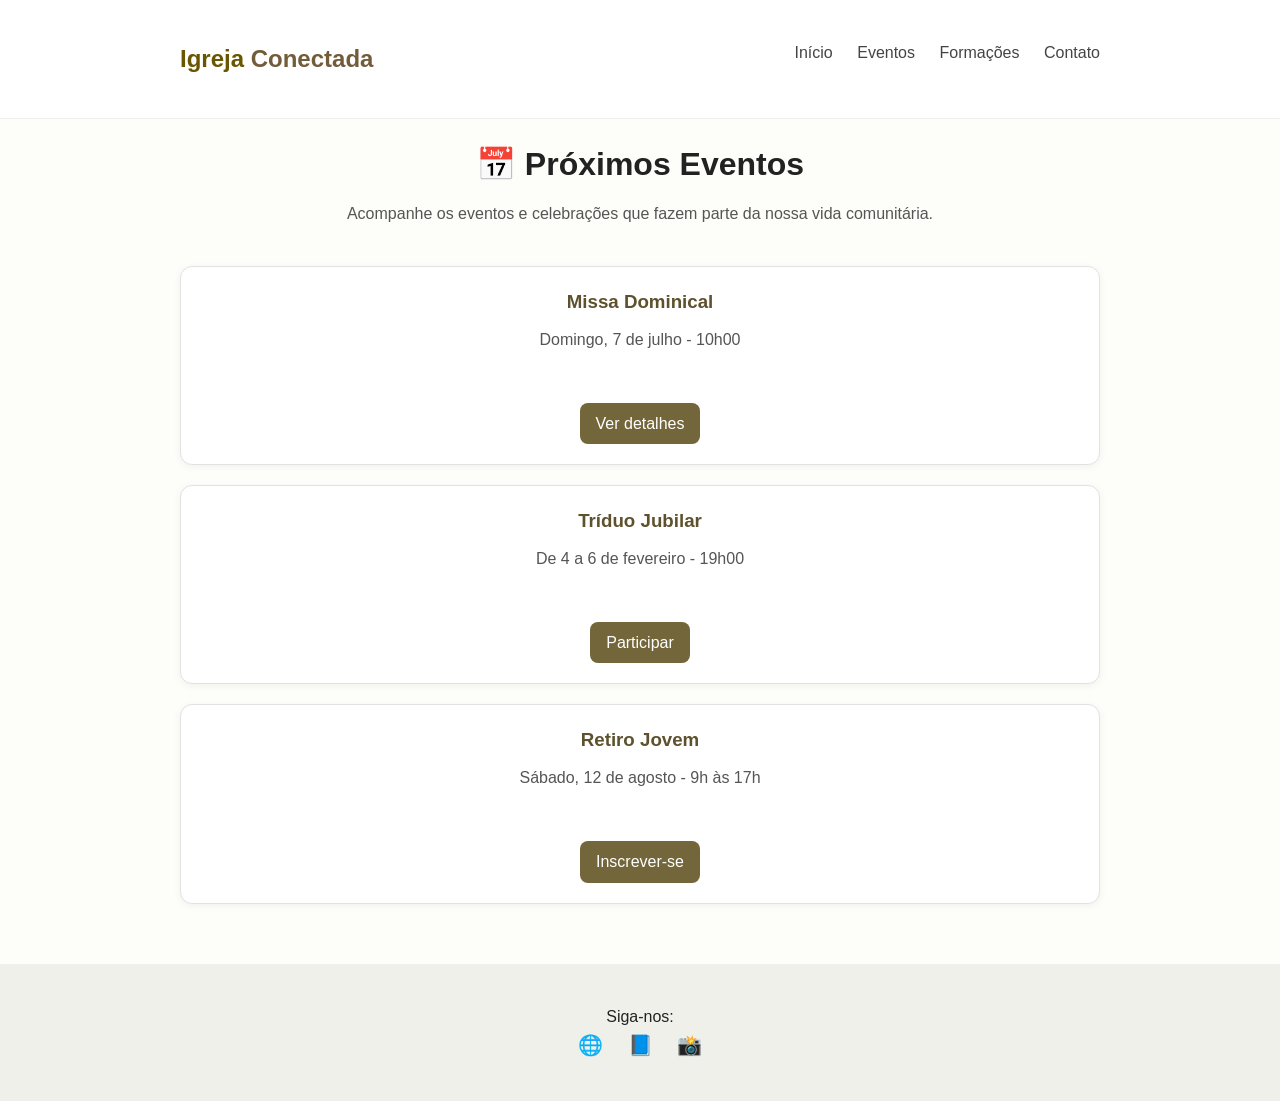
==== eventos.html @ 6a6309ed "Add files via upload" ====
<!DOCTYPE html>
<html lang="pt-BR">
<head>
  <meta charset="UTF-8" />
  <meta name="viewport" content="width=device-width, initial-scale=1.0"/>
  <title>Eventos | Paróquia Conectada</title>
  <link rel="stylesheet" href="style.css" />
</head>
<body>
  <header>
    <div class="container">
      <h1>Igreja <span>Conectada</span></h1>
      <nav>
        <a href="index.html">Início</a>
        <a href="eventos.html">Eventos</a>
        <a href="#">Formações</a>
        <a href="#">Contato</a>
      </nav>
    </div>
  </header>

  <main class="container">
    <h2>📅 Próximos Eventos</h2>
    <p>Acompanhe os eventos e celebrações que fazem parte da nossa vida comunitária.</p>

    <div class="cards">
      <div class="card">
        <h3>Missa Dominical</h3>
        <p>Domingo, 7 de julho - 10h00</p>
        <a href="#">Ver detalhes</a>
      </div>
      <div class="card">
        <h3>Tríduo Jubilar</h3>
        <p>De 4 a 6 de fevereiro - 19h00</p>
        <a href="#">Participar</a>
      </div>
      <div class="card">
        <h3>Retiro Jovem</h3>
        <p>Sábado, 12 de agosto - 9h às 17h</p>
        <a href="#">Inscrever-se</a>
      </div>
    </div>
  </main>

  <footer>
    <div class="container">
      <p>Siga-nos:</p>
      <div class="social">
        <a href="#">🌐</a>
        <a href="#">📘</a>
        <a href="#">📸</a>
      </div>
    </div>
  </footer>
</body>
</html>
---- style.css ----
* {
  margin: 0;
  padding: 0;
  box-sizing: border-box;
}

body {
  font-family: 'Inter', sans-serif;
  background-color: #fdfdf9;
  color: #222;
  line-height: 1.6;
}

.container {
  width: 90%;
  max-width: 960px;
  margin: auto;
  padding: 20px;
}

header {
  background-color: #fff;
  border-bottom: 1px solid #eee;
  padding: 20px 0;
}

header h1 {
  color: #695600;
  font-size: 24px;
  font-weight: 700;
  display: inline-block;
}

header h1 span {
  color: #735c3a;
}

nav {
  float: right;
}

nav a {
  margin-left: 20px;
  text-decoration: none;
  color: #444;
  font-weight: 500;
}

main {
  padding: 40px 0;
  text-align: center;
}

main h2 {
  font-size: 32px;
  margin-bottom: 10px;
}

main p {
  margin-bottom: 40px;
  color: #555;
}

.cards {
  display: grid;
  grid-template-columns: 1fr;
  gap: 20px;
}

.card {
  background-color: #fff;
  border: 1px solid #e2e2e2;
  padding: 20px;
  border-radius: 12px;
  box-shadow: 0 2px 8px rgba(0,0,0,0.05);
}

.card h3 {
  margin-bottom: 10px;
  color: #5e512d;
}

.card a {
  display: inline-block;
  margin-top: 10px;
  background-color: #73663a;
  color: #fff;
  padding: 8px 16px;
  text-decoration: none;
  border-radius: 8px;
  transition: background-color 0.3s;
}

.card a:hover {
  background-color: #5e532d;
}

footer {
  text-align: center;
  padding: 20px 0;
  background-color: #f0f0eb;
  margin-top: 40px;
}

footer .social a {
  margin: 0 10px;
  font-size: 20px;
  text-decoration: none;
}
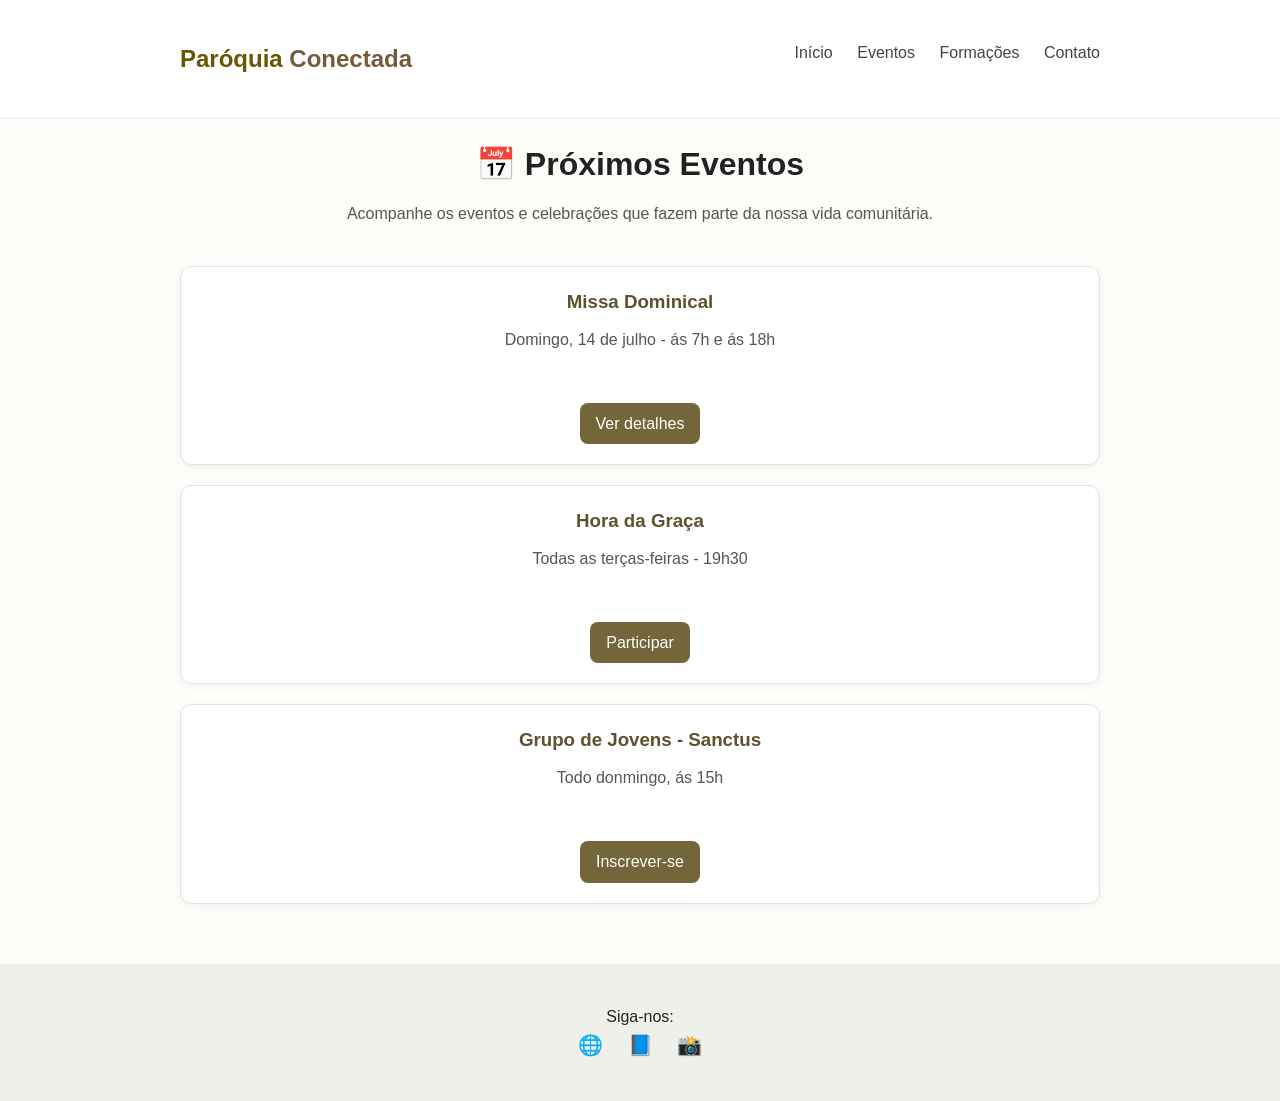
==== commit c58c86cc: "Update eventos.html" ====
--- a/eventos.html
+++ b/eventos.html
@@ -9,7 +9,7 @@
 <body>
   <header>
     <div class="container">
-      <h1>Igreja <span>Conectada</span></h1>
+      <h1>Paróquia <span>Conectada</span></h1>
       <nav>
         <a href="index.html">Início</a>
         <a href="eventos.html">Eventos</a>
@@ -26,17 +26,17 @@
     <div class="cards">
       <div class="card">
         <h3>Missa Dominical</h3>
-        <p>Domingo, 7 de julho - 10h00</p>
+        <p>Domingo, 14 de julho - ás 7h e ás 18h </p>
         <a href="#">Ver detalhes</a>
       </div>
       <div class="card">
-        <h3>Tríduo Jubilar</h3>
-        <p>De 4 a 6 de fevereiro - 19h00</p>
+        <h3> Hora da Graça </h3>
+        <p> Todas as terças-feiras - 19h30</p>
         <a href="#">Participar</a>
       </div>
       <div class="card">
-        <h3>Retiro Jovem</h3>
-        <p>Sábado, 12 de agosto - 9h às 17h</p>
+        <h3> Grupo de Jovens - Sanctus </h3>
+        <p>Todo donmingo, ás 15h</p>
         <a href="#">Inscrever-se</a>
       </div>
     </div>
@@ -48,9 +48,9 @@
       <div class="social">
         <a href="#">🌐</a>
         <a href="#">📘</a>
-        <a href="#">📸</a>
+        <a href="https://www.instagram.com/paroquiasaofranciscocp/">📸</a>
       </div>
     </div>
   </footer>
 </body>
-</html>+</html>
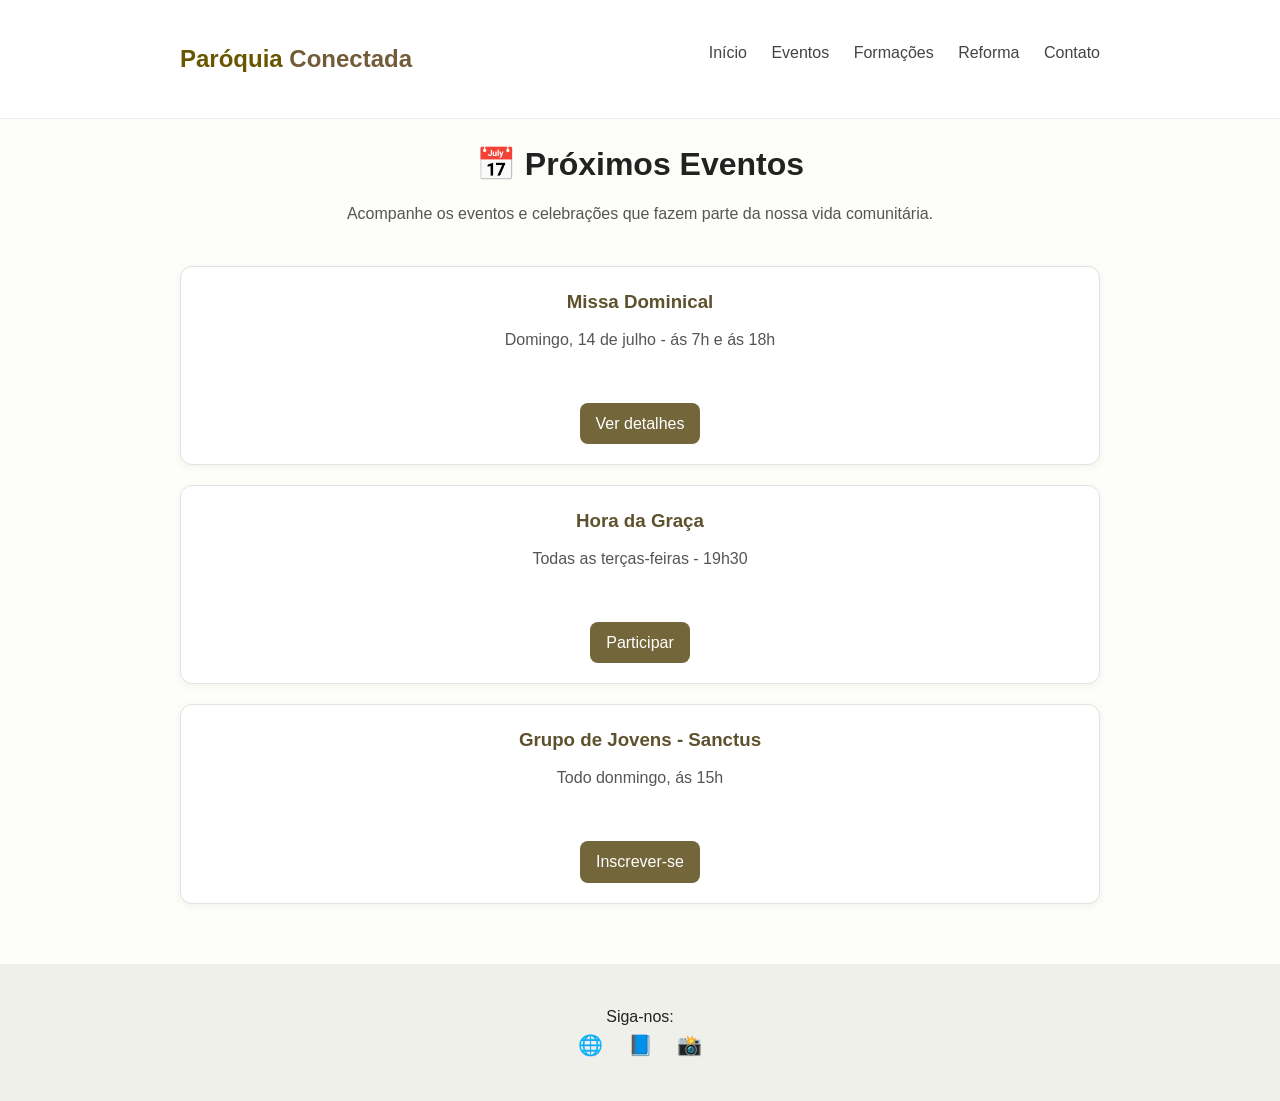
==== commit 2fbdab2e: "Update eventos.html" ====
--- a/eventos.html
+++ b/eventos.html
@@ -14,6 +14,7 @@
         <a href="index.html">Início</a>
         <a href="eventos.html">Eventos</a>
         <a href="#">Formações</a>
+        <a href="#">Reforma</a>
         <a href="#">Contato</a>
       </nav>
     </div>
@@ -31,7 +32,7 @@
       </div>
       <div class="card">
         <h3> Hora da Graça </h3>
-        <p> Todas as terças-feiras - 19h30</p>
+        <p> Todas as terças-feiras - 19h30 </p>
         <a href="#">Participar</a>
       </div>
       <div class="card">
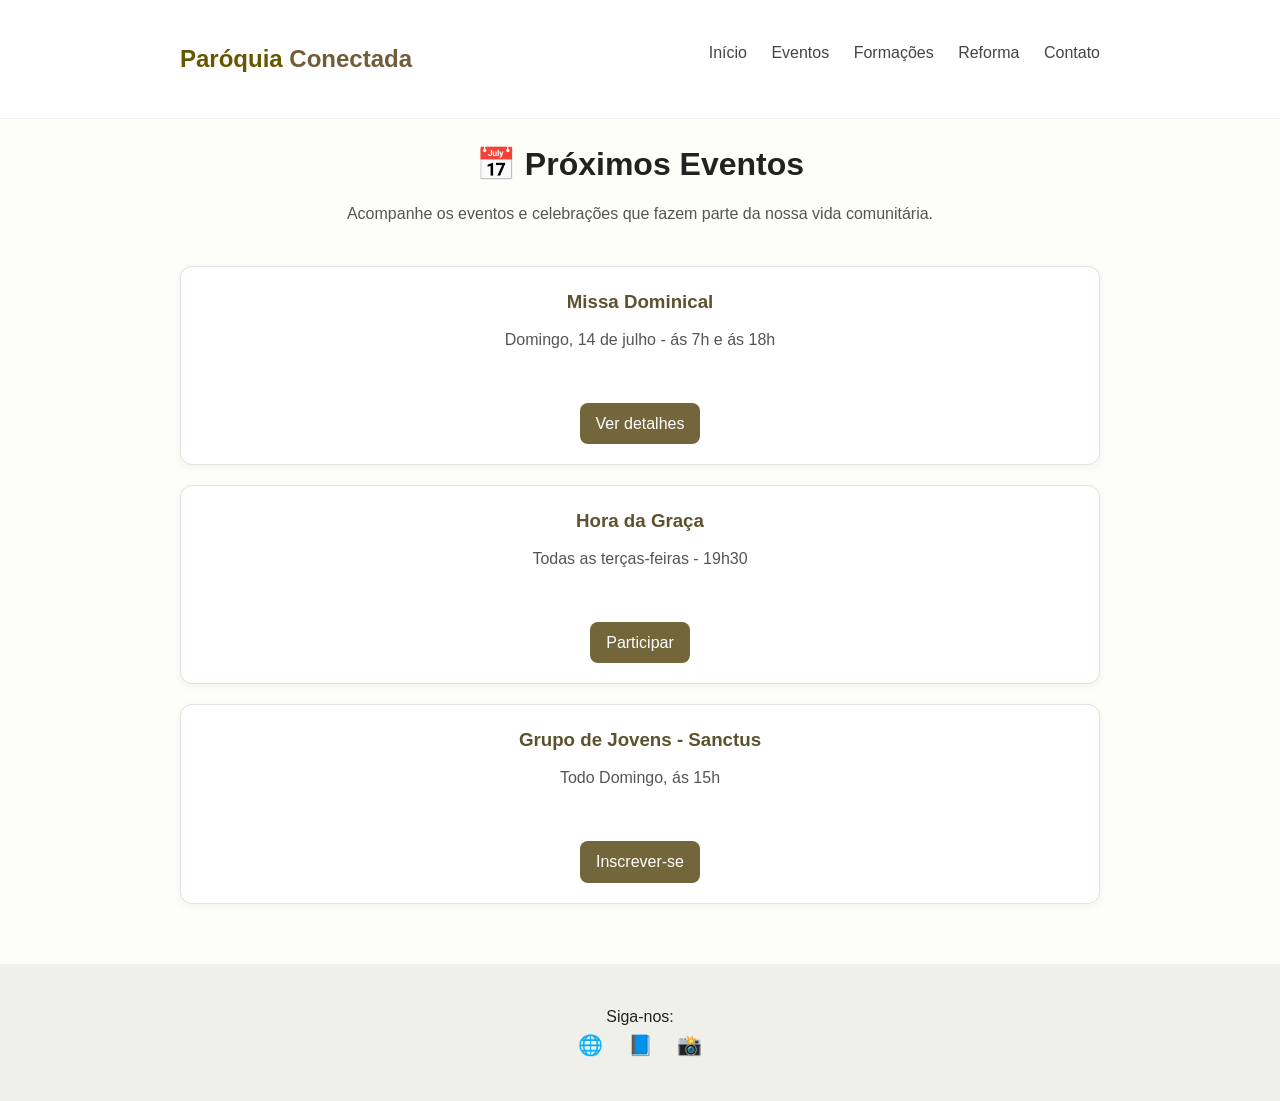
==== commit ae15cf82: "Update eventos.html" ====
--- a/eventos.html
+++ b/eventos.html
@@ -14,7 +14,7 @@
         <a href="index.html">Início</a>
         <a href="eventos.html">Eventos</a>
         <a href="#">Formações</a>
-        <a href="#">Reforma</a>
+        <a href="reforma.html">Reforma</a>
         <a href="#">Contato</a>
       </nav>
     </div>
@@ -37,7 +37,7 @@
       </div>
       <div class="card">
         <h3> Grupo de Jovens - Sanctus </h3>
-        <p>Todo donmingo, ás 15h</p>
+        <p>Todo Domingo, ás 15h</p>
         <a href="#">Inscrever-se</a>
       </div>
     </div>
